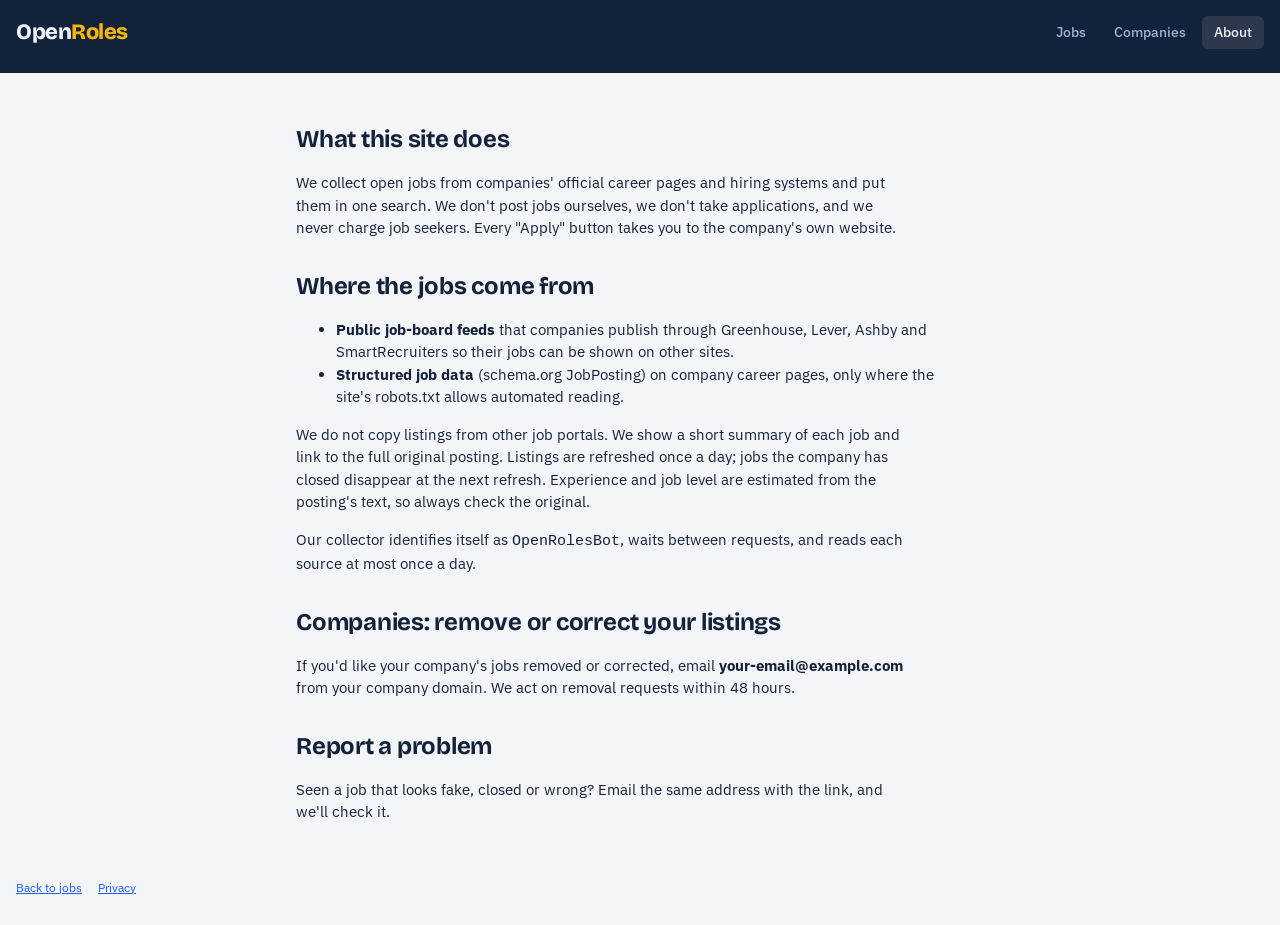
==== site/about.html @ 87f91f64 "Add files via upload" ====
<!doctype html>
<html lang="en">
<head>
<meta charset="utf-8">
<meta name="viewport" content="width=device-width, initial-scale=1, viewport-fit=cover">
<title>About OpenRoles</title>
<link rel="stylesheet" href="https://fonts.googleapis.com/css2?family=Bricolage+Grotesque:opsz,wght@12..96,600;12..96,800&family=IBM+Plex+Sans:wght@400;500;600&family=IBM+Plex+Mono:wght@400;500&display=swap">
<link rel="icon" href="data:image/svg+xml,%3Csvg xmlns=%27http://www.w3.org/2000/svg%27 viewBox=%270 0 32 32%27%3E%3Crect width=%2732%27 height=%2732%27 rx=%277%27 fill=%27%2314213a%27/%3E%3Ccircle cx=%2714%27 cy=%2714%27 r=%276.5%27 fill=%27none%27 stroke=%27%23f2b705%27 stroke-width=%273%27/%3E%3Cpath d=%27M19 19l6 6%27 stroke=%27%23f2b705%27 stroke-width=%273%27 stroke-linecap=%27round%27/%3E%3C/svg%3E">
<link rel="stylesheet" href="styles.css">
<script src="config.js"></script>
</head>
<body>
<header class="band"><div class="wrap"><div class="top"><a class="logo" href="./">Open<span>Roles</span></a>
<nav class="tabs"><a href="./">Jobs</a><a href="./#companies">Companies</a><a href="about.html" aria-current="page">About</a></nav></div></div></header>
<main><div class="wrap prose">
<h2 id="what">What this site does</h2>
<p>We collect open jobs from companies' official career pages and hiring systems and put them in one search. We don't post jobs ourselves, we don't take applications, and we never charge job seekers. Every "Apply" button takes you to the company's own website.</p>

<h2 id="sources">Where the jobs come from</h2>
<ul>
<li><b>Public job-board feeds</b> that companies publish through Greenhouse, Lever, Ashby and SmartRecruiters so their jobs can be shown on other sites.</li>
<li><b>Structured job data</b> (schema.org JobPosting) on company career pages, only where the site's robots.txt allows automated reading.</li>
</ul>
<p>We do not copy listings from other job portals. We show a short summary of each job and link to the full original posting. Listings are refreshed once a day; jobs the company has closed disappear at the next refresh. Experience and job level are estimated from the posting's text, so always check the original.</p>
<p>Our collector identifies itself as <code>OpenRolesBot</code>, waits between requests, and reads each source at most once a day.</p>

<h2 id="removal">Companies: remove or correct your listings</h2>
<p>If you'd like your company's jobs removed or corrected, email <b id="mail">us</b> from your company domain. We act on removal requests within 48 hours.</p>

<h2 id="report">Report a problem</h2>
<p>Seen a job that looks fake, closed or wrong? Email the same address with the link, and we'll check it.</p>
</div></main>
<footer class="wrap"><a href="./">Back to jobs</a><a href="privacy.html">Privacy</a></footer>
<script>try{const e=(window.SITE||{}).contactEmail;if(e)document.getElementById("mail").textContent=e;}catch(e){}</script>
</body>
</html>
---- site/styles.css ----
/* OpenRoles — search-engine shell: top search band, filter rail + results list + detail pane */
:root{
  --bg:#f3f5f8; --surface:#ffffff; --ink:#14213a; --muted:#5b6780; --line:#dde2ea;
  --accent:#1f5eff; --accent-ink:#ffffff; --accent-soft:#e6eeff; --signal:#f2b705; --ok:#167a4a; --ok-soft:#e3f4ea; --bad:#b42318;
  --band:#14213a; --band-ink:#eef2fa; --band-muted:#9fb0cf;
  --f-display:"Bricolage Grotesque", "Segoe UI", system-ui, sans-serif;
  --f-body:"IBM Plex Sans", "Segoe UI", system-ui, sans-serif;
  --f-mono:"IBM Plex Mono", ui-monospace, Menlo, monospace;
  color-scheme:light;
}
@media (prefers-color-scheme: dark){:root{
  --bg:#0d1424; --surface:#151e33; --ink:#e8edf7; --muted:#9aa8c3; --line:#26324c;
  --accent:#6f97ff; --accent-ink:#0d1424; --accent-soft:#1c2a4d; --signal:#f5c63c; --ok:#4cc68a; --ok-soft:#163327; --bad:#ff8a7a;
  --band:#0a1020; --band-ink:#eef2fa; --band-muted:#8b9bbb; color-scheme:dark}}
*{box-sizing:border-box}
html{-webkit-text-size-adjust:100%}
body{margin:0;background:var(--bg);color:var(--ink);font-family:var(--f-body);font-size:15px;line-height:1.5}
a{color:var(--accent)}
.wrap{max-width:1280px;margin:0 auto;padding-left:max(16px,env(safe-area-inset-left,0px));padding-right:max(16px,env(safe-area-inset-right,0px))}
.band{background:var(--band);color:var(--band-ink)}
.band .wrap{padding-block:16px 24px}
.top{display:flex;align-items:center;justify-content:space-between;gap:12px;flex-wrap:wrap}
.logo{font-family:var(--f-display);font-weight:800;font-size:22px;letter-spacing:-.02em;color:var(--band-ink);text-decoration:none}
.logo span{color:var(--signal)}
nav.tabs{display:flex;gap:4px;flex-wrap:wrap}
nav.tabs a{color:var(--band-muted);font-weight:500;font-size:14px;padding:6px 12px;border-radius:6px;text-decoration:none}
nav.tabs a[aria-current="page"]{color:var(--band-ink);background:rgba(255,255,255,.1)}
:focus-visible{outline:2px solid var(--signal);outline-offset:2px}
h1{font-family:var(--f-display);font-weight:800;font-size:clamp(26px,4vw,40px);line-height:1.1;letter-spacing:-.02em;margin:20px 0 6px;text-wrap:balance;max-width:24ch}
.sub{color:var(--band-muted);margin:0 0 16px;max-width:62ch}
.search{display:grid;grid-template-columns:1.4fr 1fr auto;gap:8px}
.search input{width:100%;font:15px var(--f-body);padding:12px 14px;border-radius:8px;border:1px solid transparent;background:var(--surface);color:var(--ink)}
.search button{font:600 15px var(--f-body);padding:12px 20px;border-radius:8px;border:0;background:var(--signal);color:#14213a;cursor:pointer}
.stats{display:flex;gap:18px;flex-wrap:wrap;margin-top:12px;font-family:var(--f-mono);font-size:12px;color:var(--band-muted)}
.stats b{color:var(--band-ink);font-weight:500}
main .wrap{padding-block:20px 40px}
.grid{display:grid;grid-template-columns:230px minmax(0,1fr) minmax(0,1.15fr);gap:18px;align-items:start}
.label,aside h3{font-family:var(--f-mono);font-size:11px;letter-spacing:.08em;text-transform:uppercase;color:var(--muted);margin:0 0 6px;font-weight:500}
.fgroup{display:flex;flex-direction:column;gap:5px;padding-bottom:13px;margin-bottom:13px;border-bottom:1px solid var(--line)}
.fgroup label{display:flex;gap:8px;align-items:center;font-size:14px;cursor:pointer}
select{font:14px var(--f-body);padding:7px;border-radius:6px;border:1px solid var(--line);background:var(--surface);color:var(--ink);max-width:100%}
.linkbtn{background:none;border:0;color:var(--accent);font:500 13px var(--f-body);cursor:pointer;padding:0;text-align:left}
.list{display:flex;flex-direction:column;gap:8px;min-width:0}
.count{font-size:13px;color:var(--muted);display:flex;justify-content:space-between;align-items:center;gap:8px;flex-wrap:wrap}
.job{text-align:left;width:100%;background:var(--surface);border:1px solid var(--line);border-radius:10px;padding:13px 14px;cursor:pointer;color:var(--ink);font:inherit;display:grid;grid-template-columns:38px minmax(0,1fr);gap:12px}
.job:hover{border-color:var(--accent)}
.job[aria-current="true"]{border-color:var(--accent);box-shadow:0 0 0 1px var(--accent)}
.mark{width:38px;height:38px;border-radius:8px;display:grid;place-items:center;font-family:var(--f-display);font-weight:800;color:#fff;font-size:16px;flex:none}
.jt{font-weight:600;font-size:15px;line-height:1.3;overflow-wrap:anywhere}
.jc{color:var(--muted);font-size:13px;overflow-wrap:anywhere}
.chips{display:flex;gap:5px;flex-wrap:wrap;margin-top:7px}
.chip{font-size:11.5px;padding:2px 7px;border-radius:4px;background:var(--bg);color:var(--muted);border:1px solid var(--line)}
.chip.new{background:var(--ok-soft);color:var(--ok);border-color:transparent;font-weight:600}
.more{align-self:center;margin-top:6px}
.detail{background:var(--surface);border:1px solid var(--line);border-radius:12px;padding:22px;position:sticky;top:12px;min-width:0;max-height:calc(100vh - 24px);overflow:auto}
.detail h2{font-family:var(--f-display);font-weight:800;font-size:24px;line-height:1.15;letter-spacing:-.01em;margin:10px 0 4px;text-wrap:balance;overflow-wrap:anywhere}
.facts{display:grid;grid-template-columns:repeat(2,minmax(0,1fr));gap:10px 16px;margin:16px 0;padding:14px 0;border-block:1px solid var(--line)}
.facts div{font-size:14px;overflow-wrap:anywhere}
.detail h4{font-size:14px;margin:16px 0 6px}
.detail p{font-size:14px;margin:0;max-width:65ch}
.actions{display:flex;gap:8px;flex-wrap:wrap;margin-top:18px}
.btn{font:600 14px var(--f-body);padding:11px 16px;border-radius:8px;border:1px solid var(--line);background:var(--surface);color:var(--ink);cursor:pointer;text-decoration:none;display:inline-block}
.btn.primary{background:var(--accent);color:var(--accent-ink);border-color:var(--accent)}
.prov{margin-top:16px;padding:12px;border-radius:8px;background:var(--bg);font-family:var(--f-mono);font-size:12px;color:var(--muted);display:grid;gap:3px;overflow-wrap:anywhere}
.prov b{color:var(--ink);font-weight:500}
.back{display:none;margin-bottom:10px}
.empty{padding:30px;text-align:center;color:var(--muted);background:var(--surface);border:1px dashed var(--line);border-radius:10px}
.cobar{display:flex;gap:10px;flex-wrap:wrap;align-items:center;margin-bottom:14px}
.cobar input{font:15px var(--f-body);padding:10px 12px;border-radius:8px;border:1px solid var(--line);background:var(--surface);color:var(--ink);flex:1;min-width:0;max-width:360px}
.companies{display:grid;grid-template-columns:repeat(auto-fill,minmax(250px,1fr));gap:12px}
.co{background:var(--surface);border:1px solid var(--line);border-radius:10px;padding:16px;display:flex;flex-direction:column;gap:10px}
.co .row{display:flex;gap:10px;align-items:center;min-width:0}
.co dl{display:grid;grid-template-columns:auto 1fr;gap:3px 10px;margin:0;font-size:13px}
.co dt{color:var(--muted)}.co dd{margin:0}
.co .err{color:var(--bad);font-size:12px}
.prose{max-width:720px}
.prose h2{font-family:var(--f-display);font-size:24px;margin:28px 0 8px;letter-spacing:-.01em}
.prose p,.prose li{max-width:68ch}
footer{font-size:12px;color:var(--muted);padding-block:0 30px;display:flex;gap:16px;flex-wrap:wrap}
@media (max-width:1020px){.grid{grid-template-columns:minmax(0,1fr) minmax(0,1fr)} aside{grid-column:1/-1;display:grid;grid-template-columns:repeat(auto-fit,minmax(150px,1fr));gap:12px} .fgroup{border:0;margin:0;padding:0}}
@media (max-width:720px){
  .grid{grid-template-columns:minmax(0,1fr)} .search{grid-template-columns:1fr} .facts{grid-template-columns:1fr}
  .detail{position:static;max-height:none;display:none}
  body.show-detail .detail{display:block} body.show-detail .list,body.show-detail aside{display:none} .back{display:inline-block}
}
@media (prefers-reduced-motion:reduce){*{transition:none!important;scroll-behavior:auto!important}}
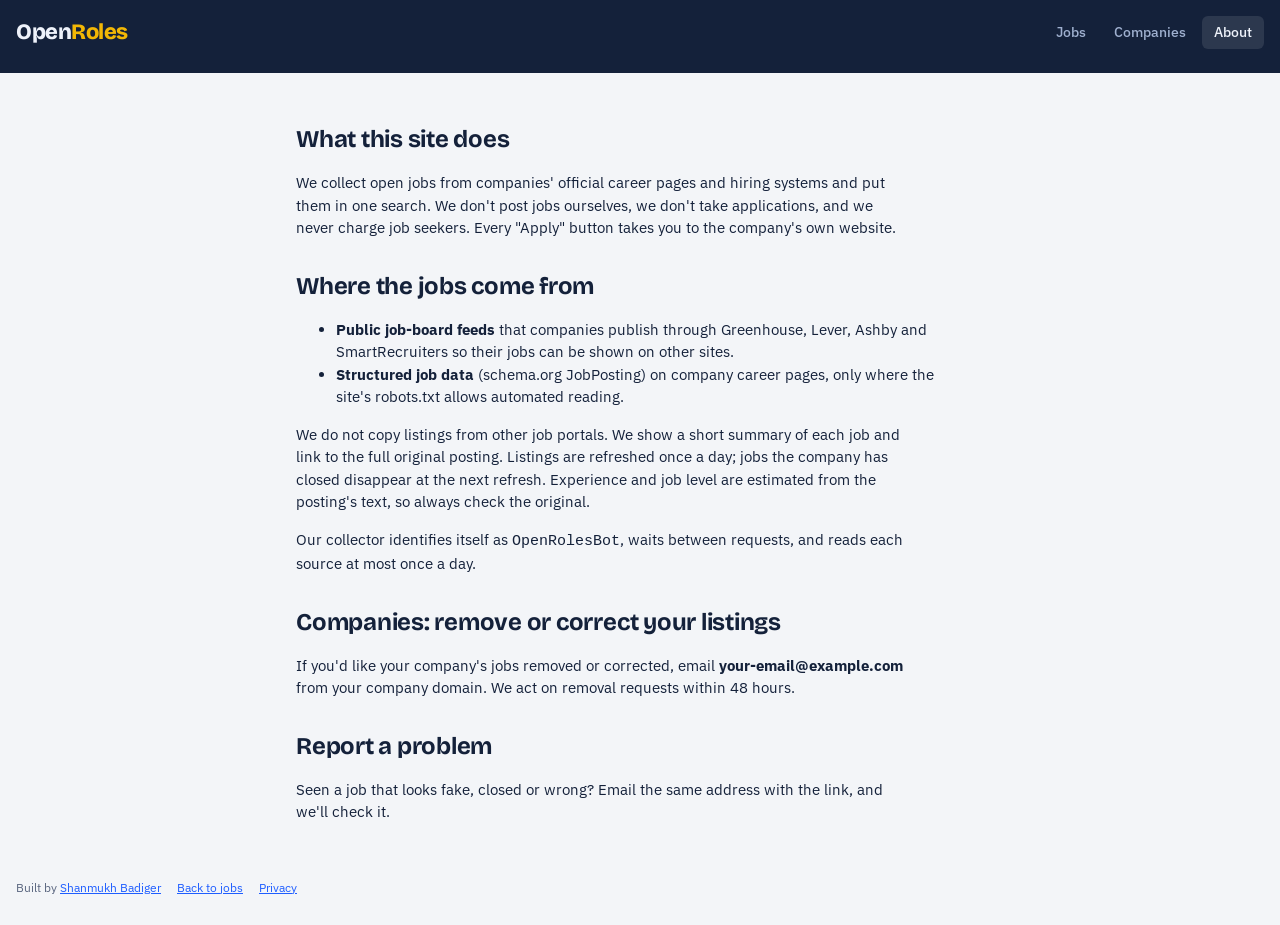
==== commit 9c021994: "Add credit and license" ====
--- a/site/about.html
+++ b/site/about.html
@@ -30,7 +30,7 @@
 <h2 id="report">Report a problem</h2>
 <p>Seen a job that looks fake, closed or wrong? Email the same address with the link, and we'll check it.</p>
 </div></main>
-<footer class="wrap"><a href="./">Back to jobs</a><a href="privacy.html">Privacy</a></footer>
-<script>try{const e=(window.SITE||{}).contactEmail;if(e)document.getElementById("mail").textContent=e;}catch(e){}</script>
+<footer class="wrap"><span id="credit"></span><a href="./">Back to jobs</a><a href="privacy.html">Privacy</a></footer>
+<script>try{const s=window.SITE||{};if(s.contactEmail)document.getElementById("mail").textContent=s.contactEmail;const c=document.getElementById("credit");if(c&&s.builtBy){const esc=t=>t.replace(/[&<>"]/g,x=>({"&":"&amp;","<":"&lt;",">":"&gt;",'"':"&quot;"}[x]));c.innerHTML="Built by "+(/^https?:\/\//.test(s.builtByUrl||"")?'<a href="'+esc(s.builtByUrl)+'" target="_blank" rel="noopener">'+esc(s.builtBy)+'</a>':esc(s.builtBy));}}catch(e){}</script>
 </body>
 </html>
